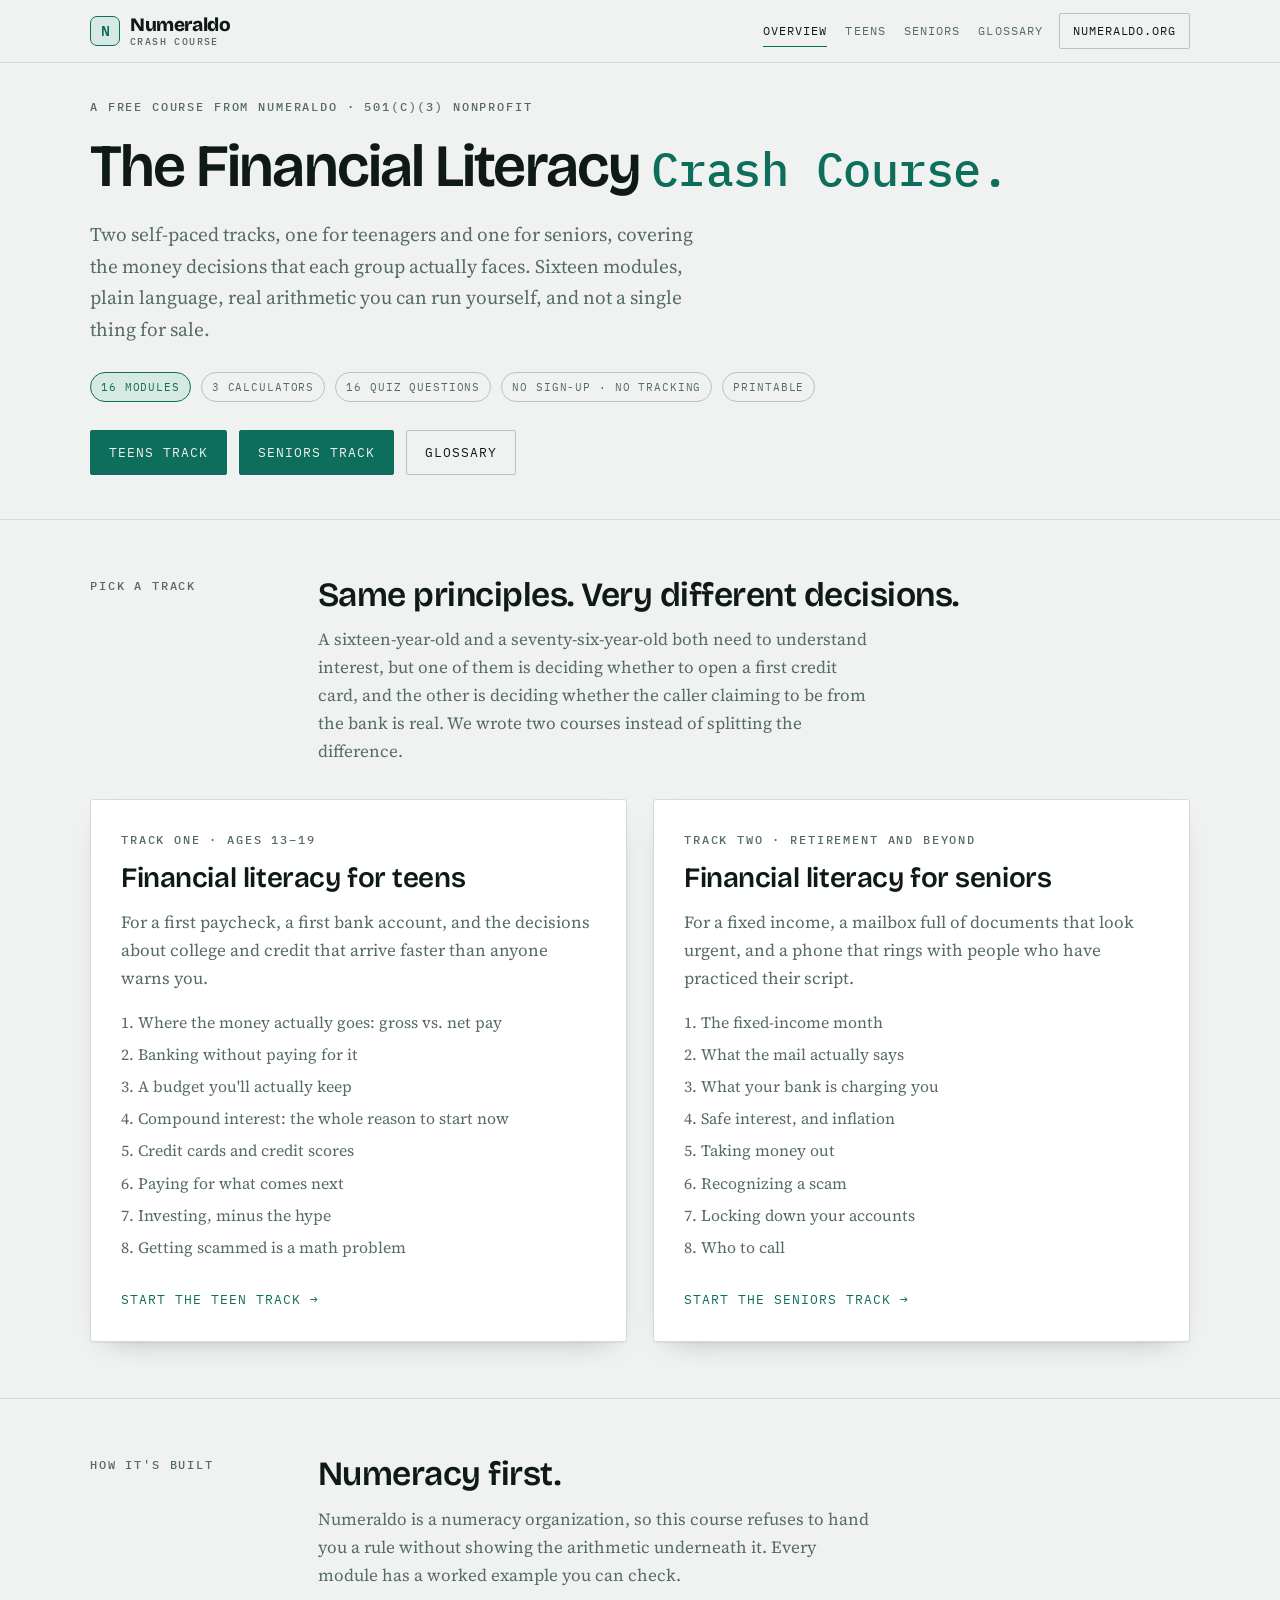
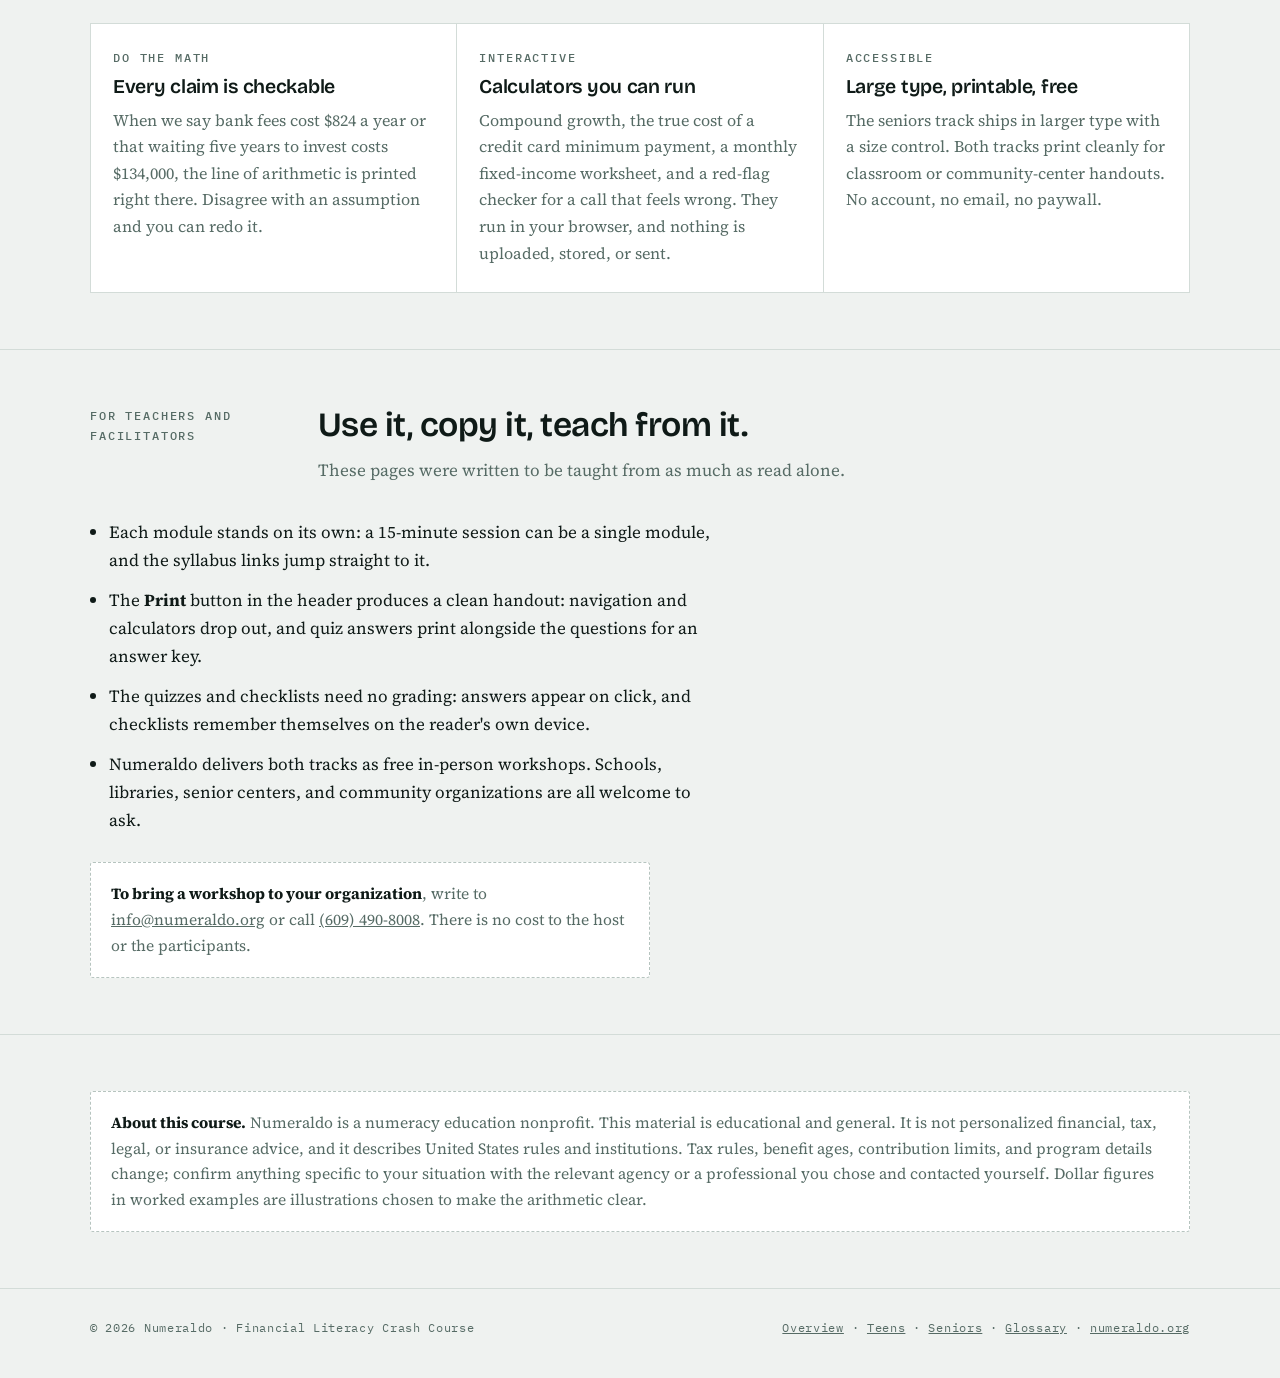
==== crash-course/index.html @ 58e94d56 "Numeraldo site for numeraldo.org" ====
<!DOCTYPE html>
<html lang="en">
<head>
<meta charset="utf-8">
<meta name="viewport" content="width=device-width, initial-scale=1, viewport-fit=cover">
<meta name="description" content="The Numeraldo Financial Literacy Crash Course: two free self-paced tracks, one for teens and one for seniors. Sixteen modules, plain language, real arithmetic, no sign-up.">
<meta property="og:title" content="Financial Literacy Crash Course · Numeraldo">
<meta property="og:description" content="Two free tracks: teens and seniors. Sixteen modules, real arithmetic, no sign-up.">
<meta property="og:type" content="website">
<meta property="og:image" content="https://numeraldo.org/assets/og-crash-course.png">
<meta property="og:image:width" content="1200">
<meta property="og:image:height" content="630">
<meta property="og:image:alt" content="The Financial Literacy Crash Course from Numeraldo. Two free tracks, teens and seniors, 16 modules.">
<meta name="twitter:card" content="summary_large_image">
<meta name="twitter:image" content="https://numeraldo.org/assets/og-crash-course.png">
<link rel="icon" href="data:image/svg+xml,%3Csvg xmlns='http://www.w3.org/2000/svg' viewBox='0 0 32 32'%3E%3Crect width='32' height='32' rx='7' fill='%230E6E5C'/%3E%3Ctext x='16' y='22' font-family='monospace' font-size='18' font-weight='600' fill='%23EFF2F0' text-anchor='middle'%3EN%3C/text%3E%3C/svg%3E">
<title>Financial Literacy Crash Course · Numeraldo</title>
<link rel="preconnect" href="https://fonts.googleapis.com">
<link rel="preconnect" href="https://fonts.gstatic.com" crossorigin>
<link rel="stylesheet" href="https://fonts.googleapis.com/css2?family=Bricolage+Grotesque:opsz,wght@12..96,500;12..96,600;12..96,800&family=IBM+Plex+Mono:wght@400;500;600&family=Source+Serif+4:ital,opsz,wght@0,8..60,400;0,8..60,600;1,8..60,400&display=swap">
<link rel="stylesheet" href="assets/course.css">
</head>
<body data-track="hub">

<a class="skip" href="#tracks">Skip to the tracks</a>

<header class="site">
  <div class="wrap bar">
    <a class="brand" href="index.html">
      <span class="mark">N</span>
      <span class="wordmark">Numeraldo<small>Crash Course</small></span>
    </a>
    <nav class="main">
      <a href="index.html" aria-current="page">Overview</a>
      <a href="teens.html">Teens</a>
      <a href="seniors.html">Seniors</a>
      <a href="glossary.html">Glossary</a>
    </nav>
    <a class="btn ghost sm" href="https://numeraldo.org/" rel="noopener">numeraldo.org</a>
  </div>
</header>

<main id="top">

  <div class="hero">
    <div class="wrap">
      <span class="eyebrow">A free course from Numeraldo · 501(c)(3) nonprofit</span>
      <h1 class="lede">The Financial Literacy <em>Crash Course.</em></h1>
      <p class="sub">Two self-paced tracks, one for teenagers and one for seniors, covering the money
        decisions that each group actually faces. Sixteen modules, plain language, real arithmetic you
        can run yourself, and not a single thing for sale.</p>
      <div class="facts">
        <span class="chip on">16 modules</span>
        <span class="chip">3 calculators</span>
        <span class="chip">16 quiz questions</span>
        <span class="chip">No sign-up · no tracking</span>
        <span class="chip">Printable</span>
      </div>
      <div class="hero-cta">
        <a class="btn" href="teens.html">Teens track</a>
        <a class="btn" href="seniors.html">Seniors track</a>
        <a class="btn ghost" href="glossary.html">Glossary</a>
      </div>
    </div>
  </div>

  <section id="tracks">
    <div class="wrap">
      <div class="sec-head">
        <span class="eyebrow">Pick a track</span>
        <div>
          <h2>Same principles. Very different decisions.</h2>
          <p>A sixteen-year-old and a seventy-six-year-old both need to understand interest, but one
            of them is deciding whether to open a first credit card, and the other is deciding whether
            the caller claiming to be from the bank is real. We wrote two courses instead of splitting
            the difference.</p>
        </div>
      </div>

      <div class="tracks">
        <a class="track" href="teens.html">
          <span class="eyebrow">Track one · Ages 13–19</span>
          <h3>Financial literacy for teens</h3>
          <p>For a first paycheck, a first bank account, and the decisions about college and credit
            that arrive faster than anyone warns you.</p>
          <ol>
            <li>Where the money actually goes: gross vs. net pay</li>
            <li>Banking without paying for it</li>
            <li>A budget you'll actually keep</li>
            <li>Compound interest: the whole reason to start now</li>
            <li>Credit cards and credit scores</li>
            <li>Paying for what comes next</li>
            <li>Investing, minus the hype</li>
            <li>Getting scammed is a math problem</li>
          </ol>
          <span class="go">Start the teen track →</span>
        </a>

        <a class="track" href="seniors.html">
          <span class="eyebrow">Track two · Retirement and beyond</span>
          <h3>Financial literacy for seniors</h3>
          <p>For a fixed income, a mailbox full of documents that look urgent, and a phone that rings
            with people who have practiced their script.</p>
          <ol>
            <li>The fixed-income month</li>
            <li>What the mail actually says</li>
            <li>What your bank is charging you</li>
            <li>Safe interest, and inflation</li>
            <li>Taking money out</li>
            <li>Recognizing a scam</li>
            <li>Locking down your accounts</li>
            <li>Who to call</li>
          </ol>
          <span class="go">Start the seniors track →</span>
        </a>
      </div>
    </div>
  </section>

  <section id="approach">
    <div class="wrap">
      <div class="sec-head">
        <span class="eyebrow">How it's built</span>
        <div>
          <h2>Numeracy first.</h2>
          <p>Numeraldo is a numeracy organization, so this course refuses to hand you a rule without
            showing the arithmetic underneath it. Every module has a worked example you can check.</p>
        </div>
      </div>
      <div class="grid3">
        <article>
          <span class="eyebrow">Do the math</span>
          <h3>Every claim is checkable</h3>
          <p>When we say bank fees cost $824 a year or that waiting five years to invest costs
            $134,000, the line of arithmetic is printed right there. Disagree with an assumption and
            you can redo it.</p>
        </article>
        <article>
          <span class="eyebrow">Interactive</span>
          <h3>Calculators you can run</h3>
          <p>Compound growth, the true cost of a credit card minimum payment, a monthly
            fixed-income worksheet, and a red-flag checker for a call that feels wrong. They run in
            your browser, and nothing is uploaded, stored, or sent.</p>
        </article>
        <article>
          <span class="eyebrow">Accessible</span>
          <h3>Large type, printable, free</h3>
          <p>The seniors track ships in larger type with a size control. Both tracks print cleanly for
            classroom or community-center handouts. No account, no email, no paywall.</p>
        </article>
      </div>
    </div>
  </section>

  <section id="teach">
    <div class="wrap">
      <div class="sec-head">
        <span class="eyebrow">For teachers and facilitators</span>
        <div>
          <h2>Use it, copy it, teach from it.</h2>
          <p>These pages were written to be taught from as much as read alone.</p>
        </div>
      </div>
      <ul class="teach-list">
        <li>Each module stands on its own: a 15-minute session can be a single module, and the
          syllabus links jump straight to it.</li>
        <li>The <strong>Print</strong> button in the header produces a clean handout: navigation and
          calculators drop out, and quiz answers print alongside the questions for an answer key.</li>
        <li>The quizzes and checklists need no grading: answers appear on click, and checklists
          remember themselves on the reader's own device.</li>
        <li>Numeraldo delivers both tracks as free in-person workshops. Schools, libraries, senior
          centers, and community organizations are all welcome to ask.</li>
      </ul>
      <div class="note teach-note">
        <b>To bring a workshop to your organization</b>, write to
        <a href="mailto:info@numeraldo.org">info@numeraldo.org</a> or call
        <a href="tel:+16094908008">(609) 490-8008</a>. There is no cost to the host or the participants.
      </div>
    </div>
  </section>

  <section id="fineprint">
    <div class="wrap">
      <div class="note">
        <b>About this course.</b> Numeraldo is a numeracy education nonprofit. This material is
        educational and general. It is not personalized financial, tax, legal, or insurance advice, and
        it describes United States rules and institutions. Tax rules, benefit ages, contribution limits,
        and program details change; confirm anything specific to your situation with the relevant
        agency or a professional you chose and contacted yourself. Dollar figures in worked examples are
        illustrations chosen to make the arithmetic clear.
      </div>
    </div>
  </section>

</main>

<footer class="site">
  <div class="wrap foot">
    <span>&copy; <span data-year>2026</span> Numeraldo &middot; Financial Literacy Crash Course</span>
    <span><a href="index.html">Overview</a> &middot; <a href="teens.html">Teens</a> &middot; <a href="seniors.html">Seniors</a> &middot; <a href="glossary.html">Glossary</a> &middot; <a href="https://numeraldo.org/" rel="noopener">numeraldo.org</a></span>
  </div>
</footer>

<script src="assets/course.js"></script>
</body>
</html>
---- crash-course/assets/course.css ----
:root{
  --paper:#EFF2F0;
  --surface:#FFFFFF;
  --surface-2:#E6EBE8;
  --ink:#0F1A17;
  --muted:#566B65;
  --line:#D3DCD8;
  --line-strong:#B6C4BF;
  --accent:#0E6E5C;
  --accent-ink:#0A473C;
  --accent-soft:#D7E9E3;
  --gold:#8A6212;
  --gold-soft:#EDE1C6;
  --warn:#9B2C2C;
  --warn-soft:#F6E2E2;
  --ok:#1D6B4A;
  --ok-soft:#DCEDE3;
  --shadow:0 1px 2px rgba(15,26,23,.06), 0 12px 28px -18px rgba(15,26,23,.35);

  --display:"Bricolage Grotesque","Helvetica Neue",Arial,sans-serif;
  --body:"Source Serif 4",Georgia,"Times New Roman",serif;
  --mono:"IBM Plex Mono",ui-monospace,"SFMono-Regular",Menlo,monospace;

  --wrap:1140px;
  --base:17px;
  --scale:1;
}

@media (prefers-color-scheme: dark){
  :root:not([data-theme="light"]){
    --paper:#0C1412;
    --surface:#141E1B;
    --surface-2:#1B2723;
    --ink:#E9EFEC;
    --muted:#9AACA6;
    --line:#25332E;
    --line-strong:#33453F;
    --accent:#4ECFAE;
    --accent-ink:#A6EBD8;
    --accent-soft:#16302A;
    --gold:#E0B75F;
    --gold-soft:#2C2517;
    --warn:#F2A2A2;
    --warn-soft:#331A1A;
    --ok:#6FD3A6;
    --ok-soft:#142C22;
    --shadow:0 1px 2px rgba(0,0,0,.5), 0 18px 34px -22px rgba(0,0,0,.9);
  }
}
:root[data-theme="dark"]{
  --paper:#0C1412;
  --surface:#141E1B;
  --surface-2:#1B2723;
  --ink:#E9EFEC;
  --muted:#9AACA6;
  --line:#25332E;
  --line-strong:#33453F;
  --accent:#4ECFAE;
  --accent-ink:#A6EBD8;
  --accent-soft:#16302A;
  --gold:#E0B75F;
  --gold-soft:#2C2517;
  --warn:#F2A2A2;
  --warn-soft:#331A1A;
  --ok:#6FD3A6;
  --ok-soft:#142C22;
  --shadow:0 1px 2px rgba(0,0,0,.5), 0 18px 34px -22px rgba(0,0,0,.9);
}

*{box-sizing:border-box}
html{scroll-behavior:smooth;scroll-padding-top:86px}
@media (prefers-reduced-motion:reduce){html{scroll-behavior:auto}}

body{
  margin:0;
  background:var(--paper);
  color:var(--ink);
  font-family:var(--body);
  font-size:calc(var(--base) * var(--scale));
  line-height:1.65;
  -webkit-font-smoothing:antialiased;
}
h1,h2,h3,h4{font-family:var(--display);font-weight:600;line-height:1.1;margin:0;text-wrap:balance;letter-spacing:-.015em}
p{margin:0}
a{color:inherit}
img{max-width:100%}
[hidden]{display:none!important}

.wrap{width:100%;max-width:var(--wrap);margin-inline:auto;padding-inline:20px}
.eyebrow{
  font-family:var(--mono);font-size:.68em;font-weight:500;letter-spacing:.16em;
  text-transform:uppercase;color:var(--muted);
}
.skip{
  position:absolute;left:-9999px;top:0;background:var(--accent);color:var(--paper);
  padding:12px 18px;z-index:100;font-family:var(--mono);font-size:13px;text-decoration:none;
}
.skip:focus{left:8px;top:8px}

header.site{
  position:sticky;top:0;z-index:40;
  background:color-mix(in srgb, var(--paper) 90%, transparent);
  backdrop-filter:saturate(140%) blur(10px);
  border-bottom:1px solid var(--line);
}
.bar{display:flex;align-items:center;gap:16px;min-height:62px;flex-wrap:wrap;padding-block:8px}
.brand{display:flex;align-items:center;gap:10px;text-decoration:none;margin-right:auto}
.mark{
  width:30px;height:30px;border:1.5px solid var(--accent);border-radius:7px;
  display:grid;place-items:center;font-family:var(--mono);font-weight:600;font-size:15px;
  color:var(--accent);background:var(--accent-soft);flex:none;
}
.wordmark{font-family:var(--display);font-weight:800;font-size:19px;letter-spacing:-.02em;line-height:1.1}
.wordmark small{display:block;font-family:var(--mono);font-weight:500;font-size:10px;
  letter-spacing:.14em;text-transform:uppercase;color:var(--muted)}
nav.main{display:flex;gap:18px;flex-wrap:wrap;align-items:center}
nav.main a{
  font-family:var(--mono);font-size:12px;letter-spacing:.09em;text-transform:uppercase;
  text-decoration:none;color:var(--muted);padding:6px 0;border-bottom:1.5px solid transparent;
}
nav.main a:hover{color:var(--ink);border-bottom-color:var(--accent)}
nav.main a[aria-current="page"]{color:var(--ink);border-bottom-color:var(--accent)}

.btn{
  display:inline-flex;align-items:center;gap:8px;text-decoration:none;cursor:pointer;
  font-family:var(--mono);font-size:12.5px;letter-spacing:.08em;text-transform:uppercase;
  padding:11px 18px;border-radius:2px;border:1.5px solid var(--accent);
  background:var(--accent);color:var(--paper);white-space:nowrap;
}
.btn:hover{background:transparent;color:var(--accent)}
.btn.ghost{background:transparent;color:var(--ink);border-color:var(--line-strong)}
.btn.ghost:hover{border-color:var(--accent);color:var(--accent)}
.btn.sm{padding:8px 13px;font-size:11.5px}
a:focus-visible,button:focus-visible,input:focus-visible,select:focus-visible,summary:focus-visible{
  outline:2px solid var(--accent);outline-offset:3px
}

.textsize{
  display:flex;align-items:center;gap:6px;
  padding-left:16px;border-left:1px solid var(--line);
}
.textsize .lbl{font-family:var(--mono);font-size:10.5px;letter-spacing:.12em;text-transform:uppercase;color:var(--muted)}
.textsize button{
  font-family:var(--display);font-weight:600;background:var(--surface);color:var(--ink);
  border:1px solid var(--line-strong);border-radius:2px;padding:4px 10px;cursor:pointer;line-height:1.2;
}
.textsize button[aria-pressed="true"]{background:var(--accent);color:var(--paper);border-color:var(--accent)}
.textsize button:nth-child(2){font-size:13px}
.textsize button:nth-child(3){font-size:16px}
.textsize button:nth-child(4){font-size:19px}

.hero{padding-block:28px 44px}
h1.lede{font-size:clamp(34px,5.4vw,60px);font-weight:600;letter-spacing:-.03em;margin-top:14px}
h1.lede em{font-style:normal;color:var(--accent);font-family:var(--mono);font-weight:500;font-size:.78em;letter-spacing:-.01em}
.hero p.sub{margin-top:20px;max-width:62ch;font-size:1.13em;color:var(--muted)}
.hero-cta{display:flex;gap:12px;margin-top:28px;flex-wrap:wrap}
.facts{display:flex;flex-wrap:wrap;gap:10px;margin-top:26px}
.chip{
  font-family:var(--mono);font-size:11px;letter-spacing:.08em;text-transform:uppercase;
  border:1px solid var(--line-strong);color:var(--muted);padding:5px 10px;border-radius:999px;
}
.chip.on{border-color:var(--accent);color:var(--accent);background:var(--accent-soft)}

section{padding-block:56px;border-top:1px solid var(--line)}
.sec-head{display:grid;grid-template-columns:200px 1fr;gap:28px;align-items:start;margin-bottom:34px}
.sec-head h2{font-size:clamp(25px,3.2vw,34px)}
.sec-head p{color:var(--muted);max-width:62ch;margin-top:12px}

.course{display:grid;grid-template-columns:250px 1fr;gap:44px;align-items:start}
.toc{position:sticky;top:86px}
.toc .eyebrow{display:block;margin-bottom:12px}
.toc ol{list-style:none;margin:0;padding:0;display:flex;flex-direction:column}
.toc li{border-bottom:1px solid var(--line)}
.toc a{
  display:grid;grid-template-columns:26px 1fr;gap:8px;padding:10px 0;text-decoration:none;
  font-size:.88em;color:var(--muted);line-height:1.35;
}
.toc a .n{font-family:var(--mono);font-size:.82em;color:var(--accent);padding-top:2px}
.toc a:hover{color:var(--ink)}
.toc a.active{color:var(--ink);font-weight:600}
.toc .prog{margin-top:16px;font-family:var(--mono);font-size:11px;letter-spacing:.08em;color:var(--muted)}

.toc .switch{
  display:block;margin-top:18px;padding-top:16px;border-top:1px solid var(--line);
  text-decoration:none;
}
.toc .switch .k{
  display:block;font-family:var(--mono);font-size:10px;letter-spacing:.14em;
  text-transform:uppercase;color:var(--muted);margin-bottom:5px;
}
.toc .switch .t{
  display:block;font-family:var(--display);font-weight:600;font-size:.95em;
  letter-spacing:-.01em;color:var(--accent);line-height:1.25;
}
.toc .switch:hover .t{text-decoration:underline;text-underline-offset:3px}

.modules{display:flex;flex-direction:column;gap:30px;min-width:0}
.module{
  background:var(--surface);border:1px solid var(--line);border-radius:3px;
  box-shadow:var(--shadow);padding:32px 34px 36px;scroll-margin-top:86px;
}
.module > .num{
  font-family:var(--mono);font-size:12px;letter-spacing:.14em;text-transform:uppercase;color:var(--accent);
  display:block;margin-bottom:10px;
}
.module h2{font-size:clamp(22px,2.6vw,29px)}
.module .why{color:var(--muted);margin-top:12px;font-size:1.02em}
.module h3{font-size:1.16em;margin-top:28px}
.module p{margin-top:12px}
.module ul,.module ol{margin:12px 0 0;padding-left:1.15em;display:flex;flex-direction:column;gap:9px}
.module li{padding-left:2px}
.module li::marker{color:var(--accent);font-family:var(--mono);font-size:.9em}
.module strong{font-weight:600}
.module a{color:var(--accent);text-underline-offset:3px}

.term{
  border-left:3px solid var(--accent);background:var(--surface-2);
  padding:18px 20px;margin-top:22px;border-radius:0 3px 3px 0;
}
.term dt{font-family:var(--mono);font-size:.76em;letter-spacing:.1em;text-transform:uppercase;color:var(--accent);margin:0}
.term dd{margin:6px 0 0}
.term dd + dt{margin-top:16px}

.domath{
  border:1px solid var(--line-strong);border-radius:3px;background:var(--paper);
  padding:20px 22px;margin-top:22px;
}

.domath .scroller{overflow-x:auto;-webkit-overflow-scrolling:touch;margin-inline:-4px;padding-inline:4px}
.domath .u{
  display:block;font-family:var(--mono);font-size:.82em;color:var(--muted);
  overflow-wrap:anywhere;margin-top:3px;
}
.domath .lab{
  font-family:var(--mono);font-size:.74em;letter-spacing:.14em;text-transform:uppercase;
  color:var(--gold);display:block;margin-bottom:10px;
}
.domath table{width:100%;border-collapse:collapse;margin-top:12px;font-size:.95em}
.domath th,.domath td{text-align:left;padding:9px 10px;border-bottom:1px solid var(--line)}
.domath th{
  font-family:var(--mono);font-size:.76em;letter-spacing:.1em;text-transform:uppercase;
  color:var(--muted);font-weight:500;
}
.domath td.n,.domath th.n{text-align:right;font-family:var(--mono);font-variant-numeric:tabular-nums}
.domath tr:last-child td{border-bottom:0}
.domath tfoot td{font-weight:600;border-top:1px solid var(--line-strong)}
.formula{
  font-family:var(--mono);font-size:.93em;line-height:1.7;background:var(--surface-2);
  border:1px solid var(--line);padding:12px 14px;border-radius:2px;margin-top:12px;
  overflow-x:auto;overflow-wrap:break-word;
}

.flag,.safe{
  border-radius:3px;padding:18px 20px;margin-top:22px;border:1px solid transparent;
}
.flag{background:var(--warn-soft);border-color:color-mix(in srgb, var(--warn) 35%, transparent)}
.safe{background:var(--ok-soft);border-color:color-mix(in srgb, var(--ok) 35%, transparent)}
.flag .lab,.safe .lab{
  font-family:var(--mono);font-size:.74em;letter-spacing:.14em;text-transform:uppercase;
  display:block;margin-bottom:8px;
}
.flag .lab{color:var(--warn)}
.safe .lab{color:var(--ok)}
.flag ul,.safe ul{margin-top:10px}

.check{list-style:none;margin:16px 0 0;padding:0;display:flex;flex-direction:column;gap:2px}
.check li{padding:0}
.check label{
  display:grid;grid-template-columns:22px 1fr;gap:12px;align-items:start;
  padding:11px 2px;border-bottom:1px solid var(--line);cursor:pointer;
}
.check input{width:18px;height:18px;margin-top:3px;accent-color:var(--accent)}
.check input:checked + span{color:var(--muted);text-decoration:line-through}

.tool{
  border:1px solid var(--line-strong);border-radius:4px;background:var(--surface-2);
  padding:22px 24px 26px;margin-top:24px;
}
.tool .lab{
  font-family:var(--mono);font-size:.74em;letter-spacing:.14em;text-transform:uppercase;
  color:var(--accent);display:block;margin-bottom:6px;
}
.tool h4{font-size:1.1em;margin-bottom:4px}
.tool .hint{color:var(--muted);font-size:.9em;margin-top:6px}
.fields{display:grid;grid-template-columns:repeat(auto-fit,minmax(150px,1fr));gap:14px;margin-top:18px}
.field{display:flex;flex-direction:column;gap:6px}
.field label{font-family:var(--mono);font-size:.72em;letter-spacing:.1em;text-transform:uppercase;color:var(--muted)}
.field input,.field select{
  font-family:var(--mono);font-size:1em;padding:10px 12px;border:1px solid var(--line-strong);
  border-radius:2px;background:var(--surface);color:var(--ink);width:100%;
}
.out{
  margin-top:20px;background:var(--surface);border:1px solid var(--line);border-radius:3px;
  padding:18px 20px;
}
.out .big{
  font-family:var(--mono);font-weight:600;font-variant-numeric:tabular-nums;
  font-size:clamp(28px,5.2vw,44px);line-height:1.05;letter-spacing:-.03em;color:var(--accent);
  display:block;
}
.out .cap{font-family:var(--mono);font-size:.74em;letter-spacing:.12em;text-transform:uppercase;color:var(--muted)}
.out .split{display:flex;flex-wrap:wrap;gap:8px 30px;margin-top:14px}
.out .split div{display:flex;flex-direction:column;gap:2px}
.out .split .v{font-family:var(--mono);font-weight:600;font-size:1.15em;font-variant-numeric:tabular-nums}

.quiz{display:flex;flex-direction:column;gap:18px;margin-top:20px}
.q{background:var(--surface);border:1px solid var(--line);border-radius:3px;padding:18px 20px}
.q .stem{font-size:1.02em}
.q .opts{display:flex;gap:10px;margin-top:14px;flex-wrap:wrap}
.q button{
  font-family:var(--mono);font-size:12.5px;letter-spacing:.08em;text-transform:uppercase;
  padding:10px 16px;border:1.5px solid var(--line-strong);background:var(--surface);
  color:var(--ink);border-radius:2px;cursor:pointer;
}
.q button:hover{border-color:var(--accent);color:var(--accent)}
.q button[data-state="right"]{background:var(--ok-soft);border-color:var(--ok);color:var(--ok)}
.q button[data-state="wrong"]{background:var(--warn-soft);border-color:var(--warn);color:var(--warn)}
.q .ans{margin-top:14px;padding-top:14px;border-top:1px dashed var(--line-strong);color:var(--muted);font-size:.95em}
.quiz-score{font-family:var(--mono);font-size:.82em;letter-spacing:.08em;color:var(--muted);margin-top:4px}

.tracks{display:grid;grid-template-columns:1fr 1fr;gap:26px}
.track{
  display:flex;flex-direction:column;gap:14px;background:var(--surface);
  border:1px solid var(--line);border-radius:3px;box-shadow:var(--shadow);
  padding:30px 30px 32px;text-decoration:none;color:inherit;
}
.track:hover{border-color:var(--accent)}
.track h3{font-size:clamp(22px,2.5vw,28px)}
.track p{color:var(--muted)}
.track ol{margin:4px 0 0;padding-left:1.1em;color:var(--muted);font-size:.93em;display:flex;flex-direction:column;gap:6px}
.track .go{
  font-family:var(--mono);font-size:12.5px;letter-spacing:.08em;text-transform:uppercase;
  color:var(--accent);margin-top:auto;padding-top:14px;
}
.grid3{display:grid;grid-template-columns:repeat(3,1fr);gap:1px;background:var(--line);border:1px solid var(--line);margin-top:8px}
.grid3 article{background:var(--surface);padding:24px 22px 26px;display:flex;flex-direction:column;gap:9px}
.grid3 h3{font-size:1.15em}
.grid3 p{color:var(--muted);font-size:.95em}

.teach-list{display:flex;flex-direction:column;gap:12px;max-width:70ch;padding-left:1.1em}
.teach-note{margin-top:28px;max-width:70ch}

.module p.lead{font-size:1.1em}
.sub-note{color:var(--muted)}
.aside-note{margin-top:12px;color:var(--muted);font-size:.93em}
.note.spaced{margin-top:28px}

.note{
  border:1px dashed var(--line-strong);border-radius:3px;background:var(--surface);
  padding:18px 20px;color:var(--muted);font-size:.92em;
}
.note b{color:var(--ink)}
.nextprev{display:flex;justify-content:space-between;gap:16px;flex-wrap:wrap;margin-top:34px}

.coursenav{display:grid;grid-template-columns:repeat(3,1fr);gap:20px;margin-top:22px}
.cnav{
  display:flex;flex-direction:column;gap:9px;background:var(--surface);
  border:1px solid var(--line);border-radius:3px;box-shadow:var(--shadow);
  padding:24px 24px 26px;text-decoration:none;color:inherit;
}
.cnav:hover{border-color:var(--accent)}
.cnav .k{font-family:var(--mono);font-size:10.5px;letter-spacing:.14em;text-transform:uppercase;color:var(--accent)}
.cnav .t{font-family:var(--display);font-weight:600;font-size:1.22em;letter-spacing:-.015em;line-height:1.2}
.cnav .d{color:var(--muted);font-size:.93em}
.cnav .go{
  font-family:var(--mono);font-size:12px;letter-spacing:.08em;text-transform:uppercase;
  color:var(--accent);margin-top:auto;padding-top:14px;
}
.cnav:hover .go{text-decoration:underline;text-underline-offset:3px}
footer.site{border-top:1px solid var(--line);padding-block:30px 40px;background:var(--paper)}
.foot{display:flex;justify-content:space-between;gap:20px;flex-wrap:wrap;align-items:center;
  font-family:var(--mono);font-size:11.5px;letter-spacing:.06em;color:var(--muted)}
.foot a{color:var(--muted)}
.foot a:hover{color:var(--accent)}

@media (max-width:980px){
  .course{grid-template-columns:1fr;gap:26px}
  .toc{position:static;border:1px solid var(--line);background:var(--surface);
    border-radius:3px;padding:18px 20px}
  .toc ol{max-height:none}
  .sec-head{grid-template-columns:1fr;gap:10px}
  .tracks{grid-template-columns:1fr}
  .grid3{grid-template-columns:1fr}
  .coursenav{grid-template-columns:1fr}
  .toc .switch{display:none}
}
@media (max-width:560px){
  :root{--base:16px}
  .wrap{padding-inline:16px}
  section{padding-block:44px}
  .module{padding:24px 20px 28px}
  .tool{padding:18px 16px 22px}
  .domath{padding:16px 15px}
  .domath table{font-size:.88em}
  .domath th,.domath td{padding:8px 6px}
  .domath td.n{white-space:nowrap}
  html{scroll-padding-top:100px}

  .bar{gap:8px 10px;min-height:0;padding-block:8px 4px}
  .wordmark{font-size:17px}
  .wordmark small{display:none}
  .textsize{padding-left:10px;gap:4px}
  .textsize .lbl{display:none}
  .textsize button{padding:4px 8px}
  .textsize button:nth-child(2){font-size:12px}
  .textsize button:nth-child(3){font-size:14px}
  .textsize button:nth-child(4){font-size:16px}
  .btn.sm{padding:7px 10px;font-size:11px}
  nav.main{
    order:4;width:100%;flex-wrap:nowrap;overflow-x:auto;gap:18px;
    scrollbar-width:none;-webkit-overflow-scrolling:touch;
    padding-bottom:4px;margin-inline:-16px;padding-inline:16px;
    -webkit-mask-image:linear-gradient(90deg,#000 88%,transparent 100%);
            mask-image:linear-gradient(90deg,#000 88%,transparent 100%);
  }
  nav.main::-webkit-scrollbar{display:none}
  nav.main a{white-space:nowrap}
  .cnav{padding:20px 20px 22px}
}

@media print{
  :root{--paper:#fff;--surface:#fff;--surface-2:#fff;--ink:#000;--muted:#333;
    --line:#bbb;--line-strong:#888;--accent:#0E6E5C;--shadow:none}
  header.site,.toc,.hero-cta,.textsize,.noprint,.q .opts,#keepgoing{display:none!important}
  body{font-size:11.5pt}
  section{padding-block:18pt;border-top:0}
  .module{break-inside:avoid;box-shadow:none;border:0;border-top:1px solid #bbb;
    border-radius:0;padding:14pt 0 0}
  .module h2{font-size:15pt}
  .q .ans{display:block!important}
  a[href^="http"]::after{content:" (" attr(href) ")";font-size:9pt;color:#555;word-break:break-all}
}
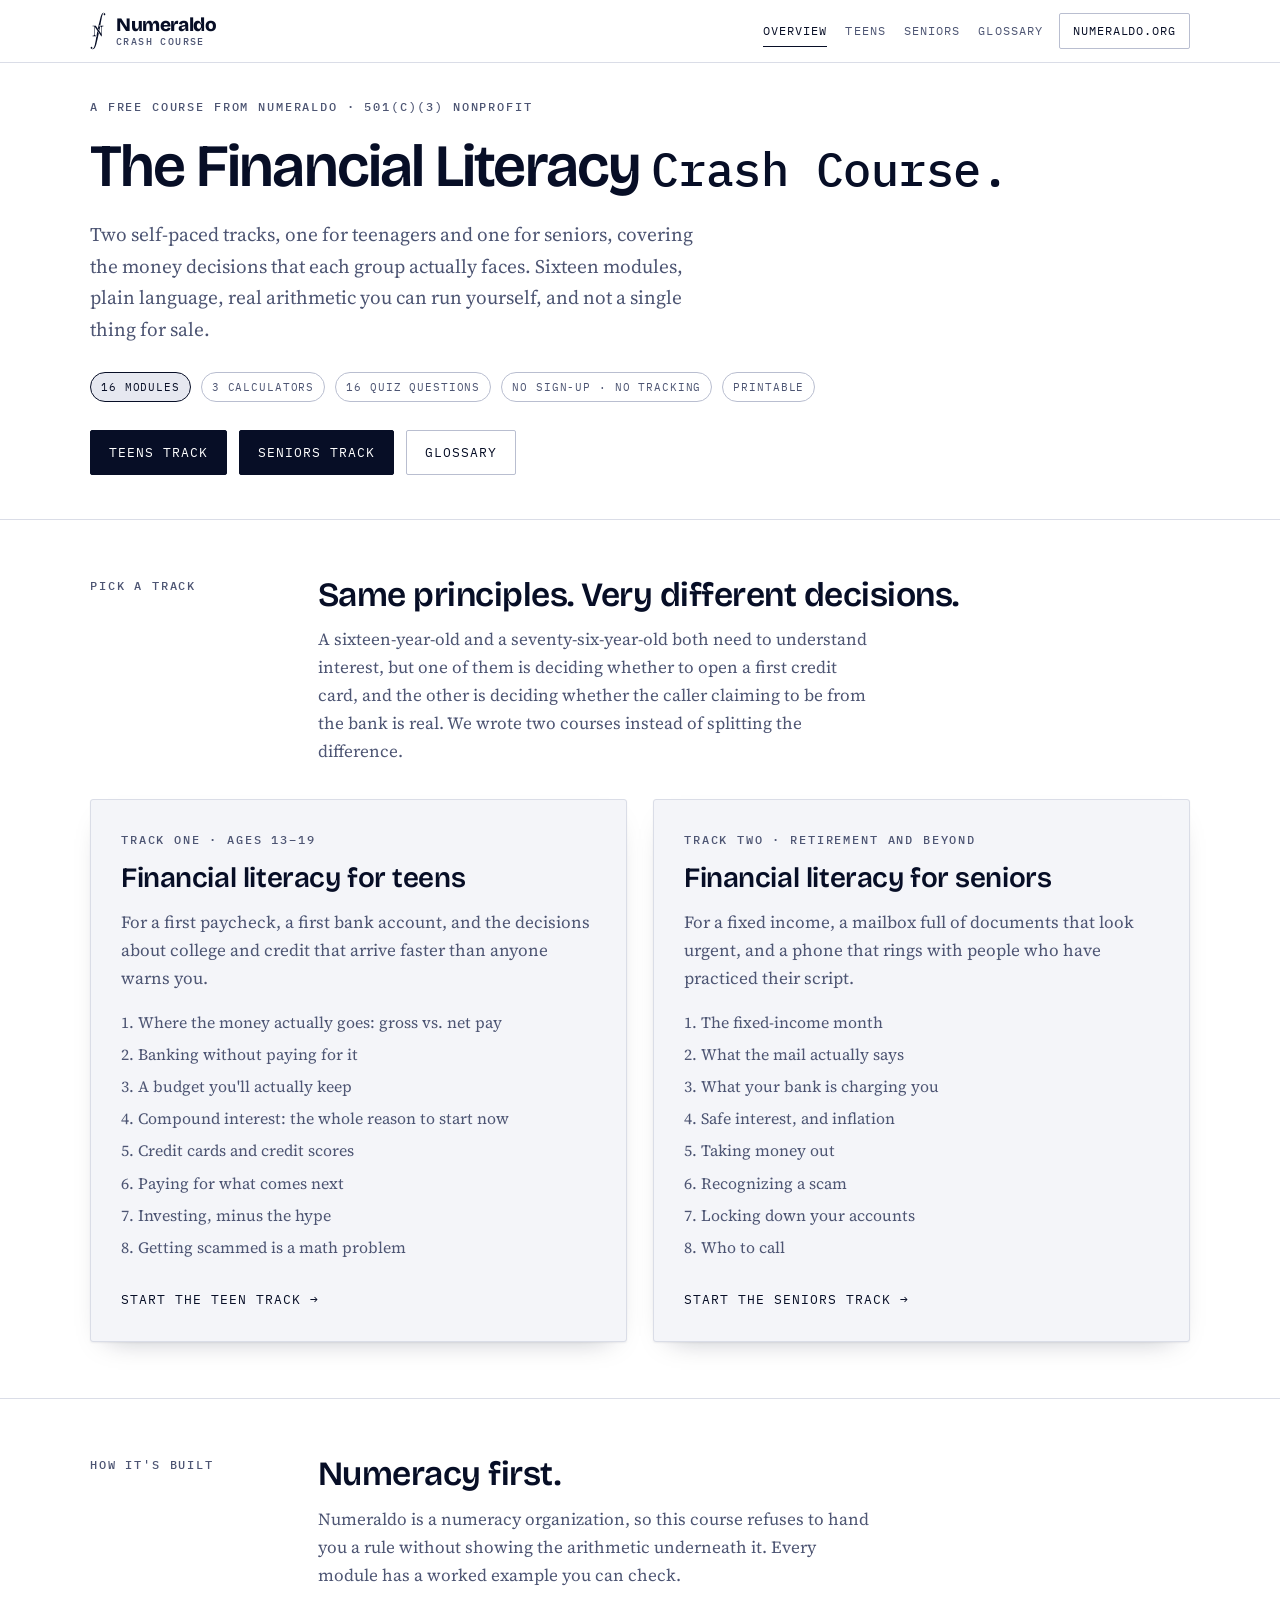
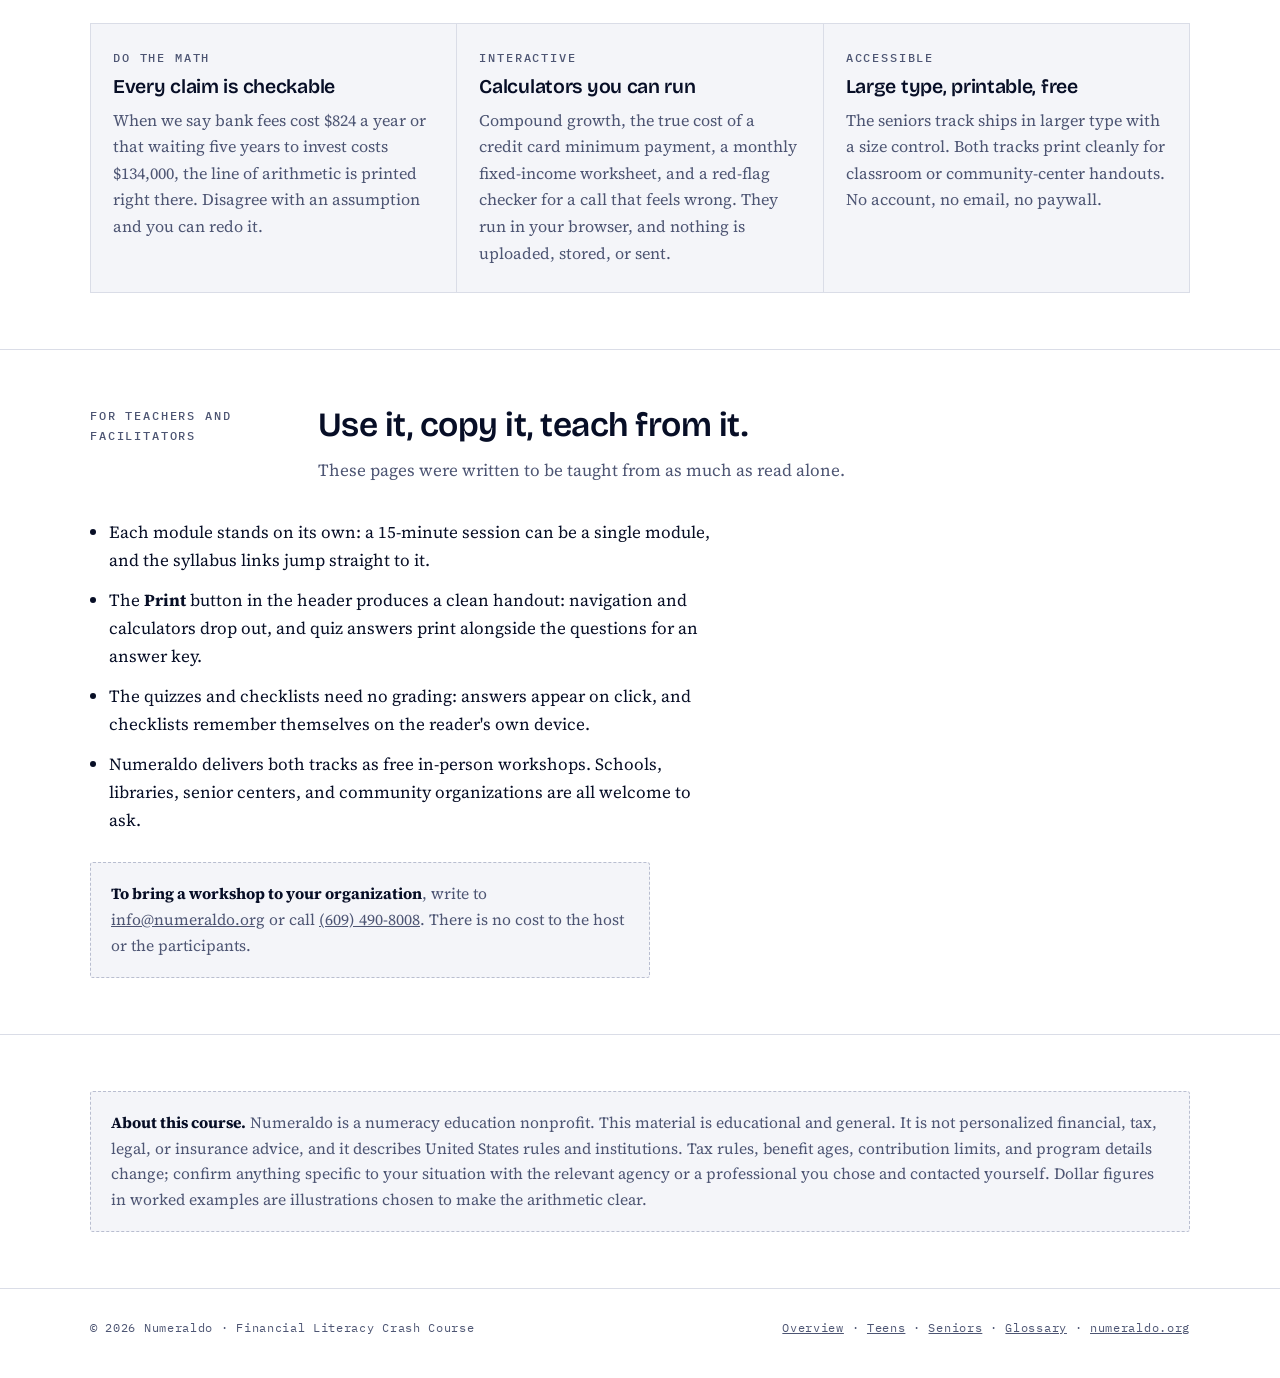
==== commit 514f86f6: "Navy on white: new integral N logo and colors Recolors the home page and the crash course to navy (#" ====
--- a/crash-course/index.html
+++ b/crash-course/index.html
@@ -13,7 +13,7 @@
 <meta property="og:image:alt" content="The Financial Literacy Crash Course from Numeraldo. Two free tracks, teens and seniors, 16 modules.">
 <meta name="twitter:card" content="summary_large_image">
 <meta name="twitter:image" content="https://numeraldo.org/assets/og-crash-course.png">
-<link rel="icon" href="data:image/svg+xml,%3Csvg xmlns='http://www.w3.org/2000/svg' viewBox='0 0 32 32'%3E%3Crect width='32' height='32' rx='7' fill='%230E6E5C'/%3E%3Ctext x='16' y='22' font-family='monospace' font-size='18' font-weight='600' fill='%23EFF2F0' text-anchor='middle'%3EN%3C/text%3E%3C/svg%3E">
+<link rel="icon" href="../assets/numeraldo-mark.svg" type="image/svg+xml">
 <title>Financial Literacy Crash Course · Numeraldo</title>
 <link rel="preconnect" href="https://fonts.googleapis.com">
 <link rel="preconnect" href="https://fonts.gstatic.com" crossorigin>
@@ -27,7 +27,7 @@
 <header class="site">
   <div class="wrap bar">
     <a class="brand" href="index.html">
-      <span class="mark">N</span>
+      <picture><source srcset="assets/numeraldo-mark-tall-dark.svg" media="(prefers-color-scheme: dark)"><img class="mark" src="assets/numeraldo-mark-tall.svg" width="16" height="38" alt=""></picture>
       <span class="wordmark">Numeraldo<small>Crash Course</small></span>
     </a>
     <nav class="main">
--- a/crash-course/assets/course.css
+++ b/crash-course/assets/course.css
@@ -1,22 +1,22 @@
 
 :root{
-  --paper:#EFF2F0;
-  --surface:#FFFFFF;
-  --surface-2:#E6EBE8;
-  --ink:#0F1A17;
-  --muted:#566B65;
-  --line:#D3DCD8;
-  --line-strong:#B6C4BF;
-  --accent:#0E6E5C;
-  --accent-ink:#0A473C;
-  --accent-soft:#D7E9E3;
+  --paper:#FFFFFF;
+  --surface:#F4F5F9;
+  --surface-2:#E9EBF2;
+  --ink:#070E26;
+  --muted:#4D5573;
+  --line:#DADDE7;
+  --line-strong:#B9BED0;
+  --accent:#070E26;
+  --accent-ink:#070E26;
+  --accent-soft:#E6E8F0;
   --gold:#8A6212;
   --gold-soft:#EDE1C6;
   --warn:#9B2C2C;
   --warn-soft:#F6E2E2;
   --ok:#1D6B4A;
   --ok-soft:#DCEDE3;
-  --shadow:0 1px 2px rgba(15,26,23,.06), 0 12px 28px -18px rgba(15,26,23,.35);
+  --shadow:0 1px 2px rgba(7,14,38,.06), 0 12px 28px -18px rgba(7,14,38,.35);
 
   --display:"Bricolage Grotesque","Helvetica Neue",Arial,sans-serif;
   --body:"Source Serif 4",Georgia,"Times New Roman",serif;
@@ -29,16 +29,16 @@
 
 @media (prefers-color-scheme: dark){
   :root:not([data-theme="light"]){
-    --paper:#0C1412;
-    --surface:#141E1B;
-    --surface-2:#1B2723;
-    --ink:#E9EFEC;
-    --muted:#9AACA6;
-    --line:#25332E;
-    --line-strong:#33453F;
-    --accent:#4ECFAE;
-    --accent-ink:#A6EBD8;
-    --accent-soft:#16302A;
+    --paper:#070E26;
+    --surface:#0E1733;
+    --surface-2:#141E3F;
+    --ink:#FFFFFF;
+    --muted:#A9B0C7;
+    --line:#1E2847;
+    --line-strong:#2B3760;
+    --accent:#FFFFFF;
+    --accent-ink:#FFFFFF;
+    --accent-soft:#18224A;
     --gold:#E0B75F;
     --gold-soft:#2C2517;
     --warn:#F2A2A2;
@@ -49,16 +49,16 @@
   }
 }
 :root[data-theme="dark"]{
-  --paper:#0C1412;
-  --surface:#141E1B;
-  --surface-2:#1B2723;
-  --ink:#E9EFEC;
-  --muted:#9AACA6;
-  --line:#25332E;
-  --line-strong:#33453F;
-  --accent:#4ECFAE;
-  --accent-ink:#A6EBD8;
-  --accent-soft:#16302A;
+  --paper:#070E26;
+  --surface:#0E1733;
+  --surface-2:#141E3F;
+  --ink:#FFFFFF;
+  --muted:#A9B0C7;
+  --line:#1E2847;
+  --line-strong:#2B3760;
+  --accent:#FFFFFF;
+  --accent-ink:#FFFFFF;
+  --accent-soft:#18224A;
   --gold:#E0B75F;
   --gold-soft:#2C2517;
   --warn:#F2A2A2;
@@ -106,11 +106,7 @@
 }
 .bar{display:flex;align-items:center;gap:16px;min-height:62px;flex-wrap:wrap;padding-block:8px}
 .brand{display:flex;align-items:center;gap:10px;text-decoration:none;margin-right:auto}
-.mark{
-  width:30px;height:30px;border:1.5px solid var(--accent);border-radius:7px;
-  display:grid;place-items:center;font-family:var(--mono);font-weight:600;font-size:15px;
-  color:var(--accent);background:var(--accent-soft);flex:none;
-}
+.mark{display:block;width:auto;height:38px;flex:none}
 .wordmark{font-family:var(--display);font-weight:800;font-size:19px;letter-spacing:-.02em;line-height:1.1}
 .wordmark small{display:block;font-family:var(--mono);font-weight:500;font-size:10px;
   letter-spacing:.14em;text-transform:uppercase;color:var(--muted)}
@@ -421,7 +417,7 @@
 
 @media print{
   :root{--paper:#fff;--surface:#fff;--surface-2:#fff;--ink:#000;--muted:#333;
-    --line:#bbb;--line-strong:#888;--accent:#0E6E5C;--shadow:none}
+    --line:#bbb;--line-strong:#888;--accent:#070E26;--shadow:none}
   header.site,.toc,.hero-cta,.textsize,.noprint,.q .opts,#keepgoing{display:none!important}
   body{font-size:11.5pt}
   section{padding-block:18pt;border-top:0}
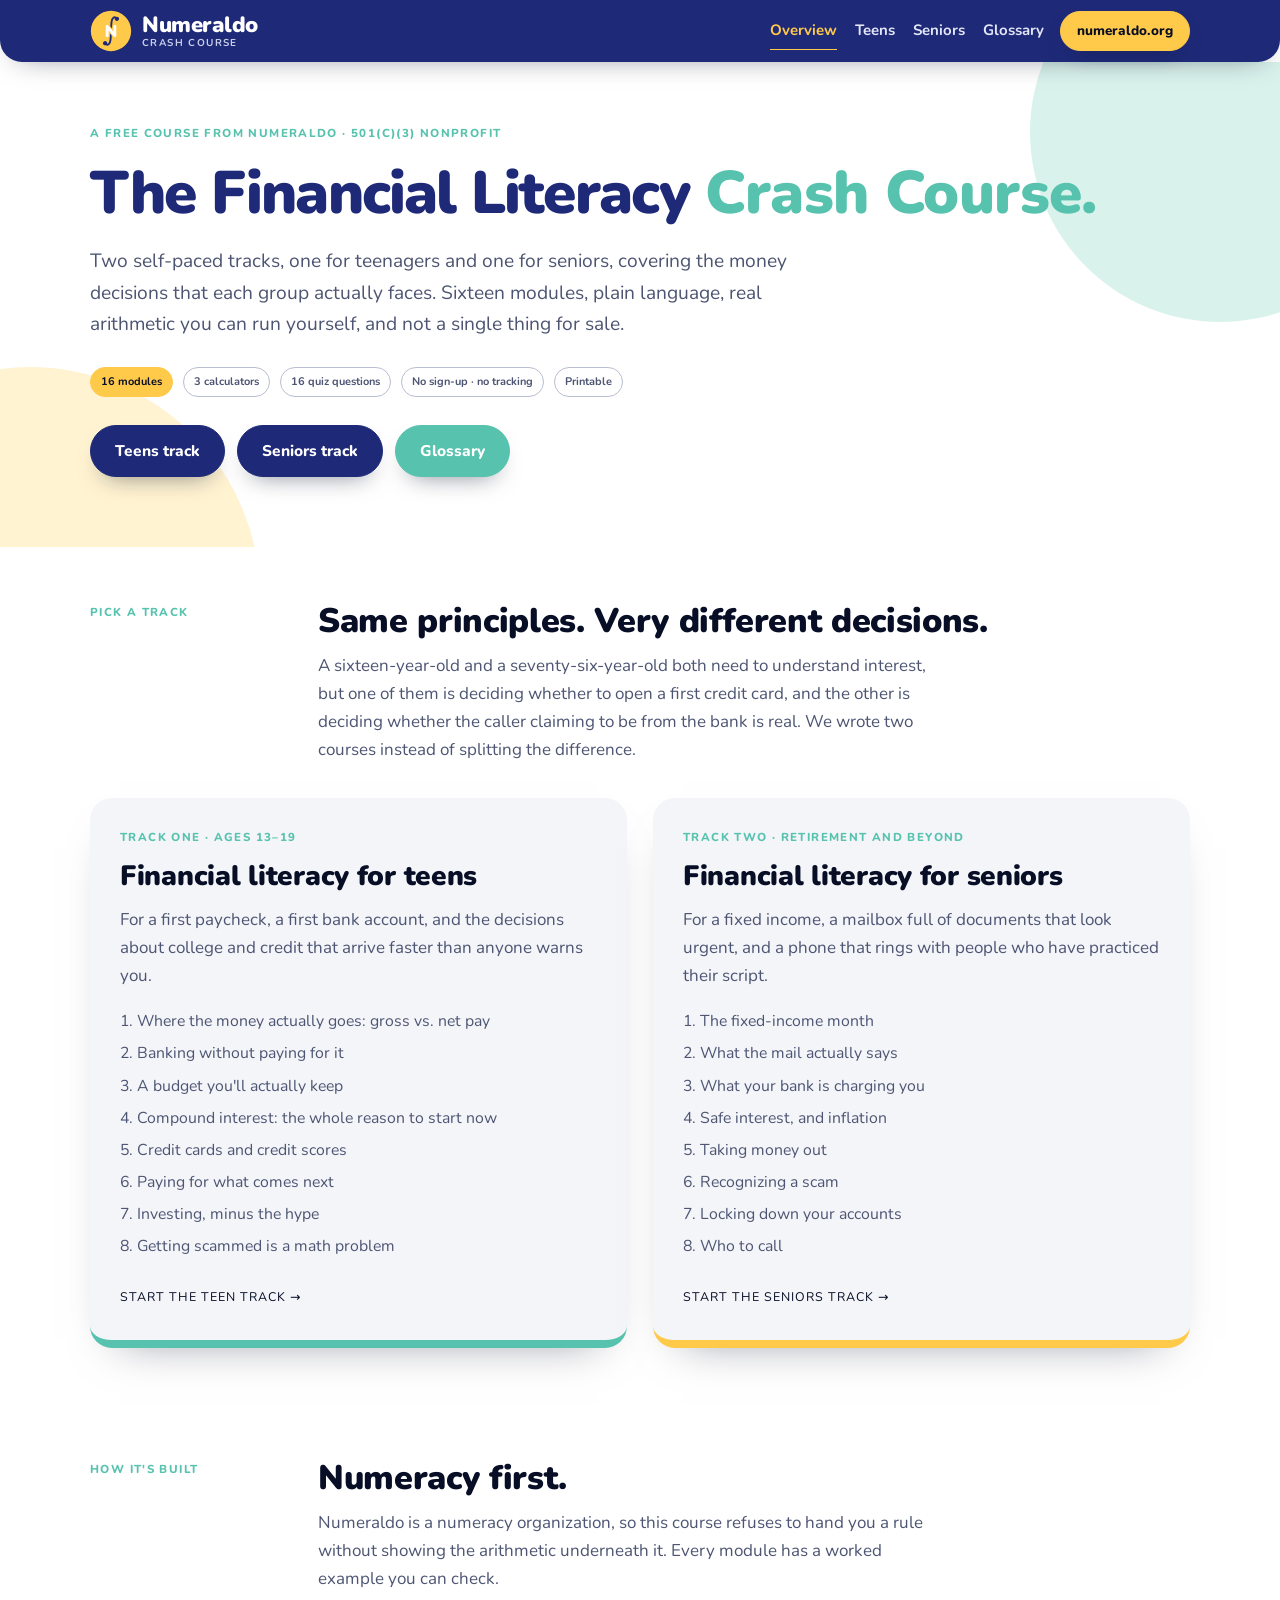
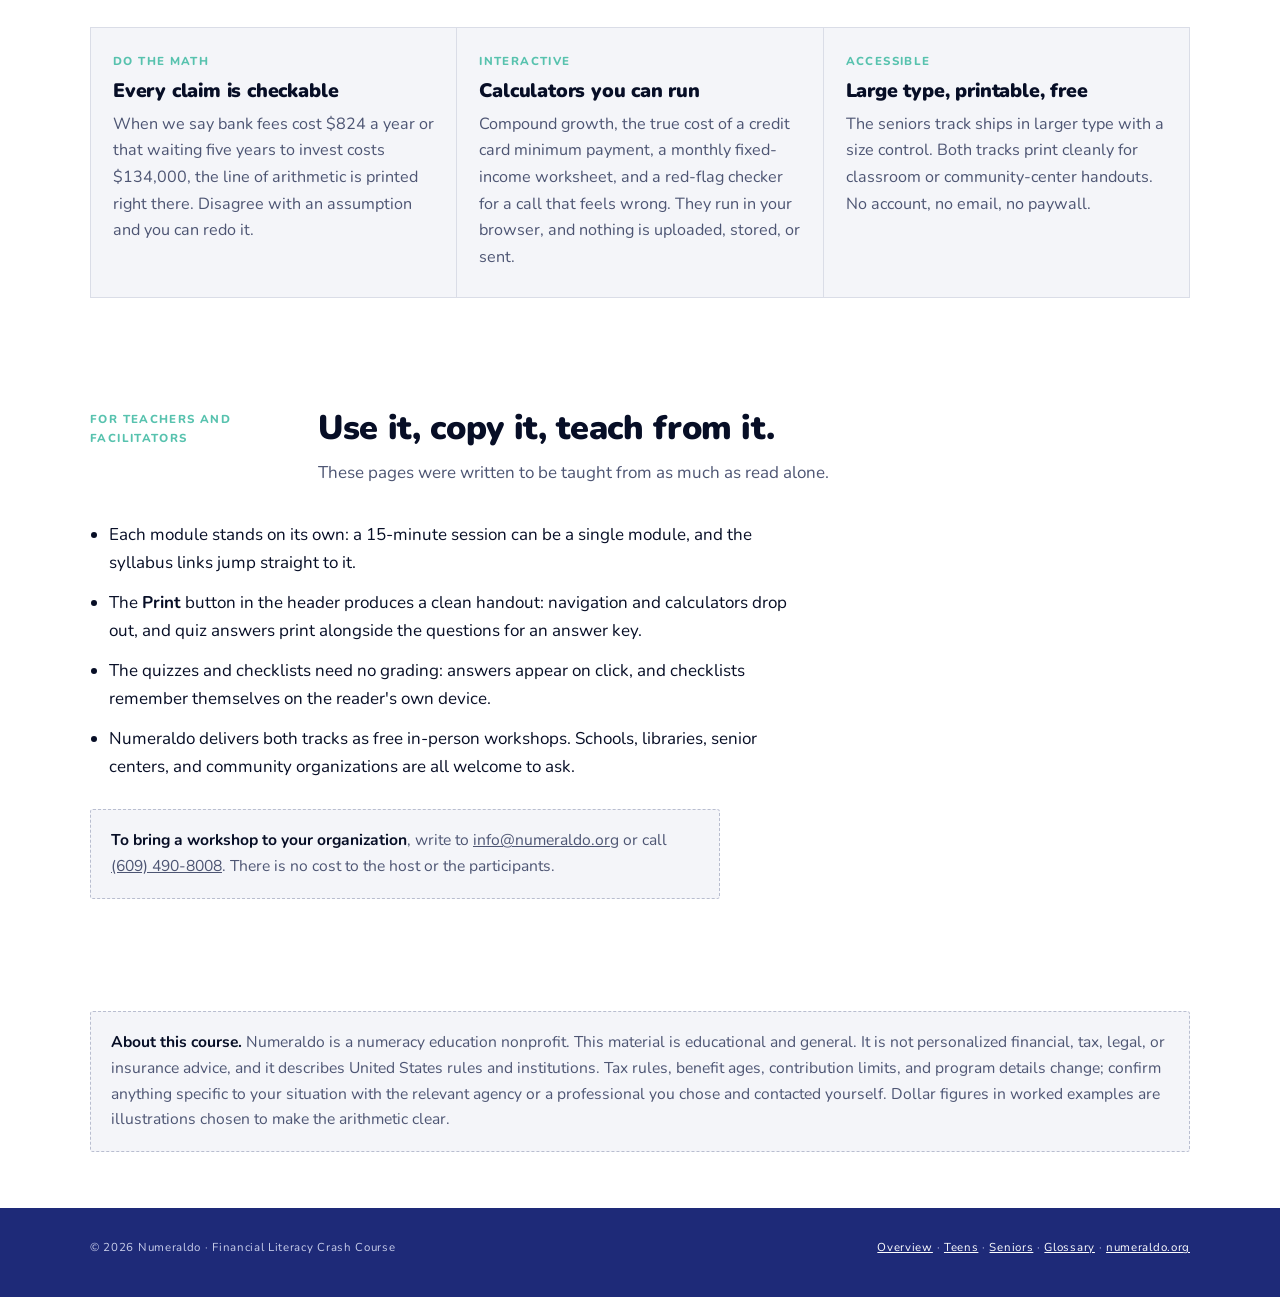
==== commit 746b0655: "Restyle the crash course to match the new design Same navy, sun and mint palette, Nunito type, pill " ====
--- a/crash-course/index.html
+++ b/crash-course/index.html
@@ -13,11 +13,11 @@
 <meta property="og:image:alt" content="The Financial Literacy Crash Course from Numeraldo. Two free tracks, teens and seniors, 16 modules.">
 <meta name="twitter:card" content="summary_large_image">
 <meta name="twitter:image" content="https://numeraldo.org/assets/og-crash-course.png">
-<link rel="icon" href="../assets/numeraldo-mark.svg" type="image/svg+xml">
+<link rel="icon" href="../assets/numeraldo-fun-mark.svg" type="image/svg+xml">
 <title>Financial Literacy Crash Course · Numeraldo</title>
 <link rel="preconnect" href="https://fonts.googleapis.com">
 <link rel="preconnect" href="https://fonts.gstatic.com" crossorigin>
-<link rel="stylesheet" href="https://fonts.googleapis.com/css2?family=Bricolage+Grotesque:opsz,wght@12..96,500;12..96,600;12..96,800&family=IBM+Plex+Mono:wght@400;500;600&family=Source+Serif+4:ital,opsz,wght@0,8..60,400;0,8..60,600;1,8..60,400&display=swap">
+<link rel="stylesheet" href="https://fonts.googleapis.com/css2?family=Nunito:wght@400;600;700;800;900&family=Bricolage+Grotesque:opsz,wght@12..96,500;12..96,600;12..96,800&family=IBM+Plex+Mono:wght@400;500;600&family=Source+Serif+4:ital,opsz,wght@0,8..60,400;0,8..60,600;1,8..60,400&display=swap">
 <link rel="stylesheet" href="assets/course.css">
 </head>
 <body data-track="hub">
@@ -27,7 +27,7 @@
 <header class="site">
   <div class="wrap bar">
     <a class="brand" href="index.html">
-      <picture><source srcset="assets/numeraldo-mark-tall-dark.svg" media="(prefers-color-scheme: dark)"><img class="mark" src="assets/numeraldo-mark-tall.svg" width="16" height="38" alt=""></picture>
+      <img class="mark" src="assets/numeraldo-fun-mark-sun.svg" width="42" height="42" alt="">
       <span class="wordmark">Numeraldo<small>Crash Course</small></span>
     </a>
     <nav class="main">
--- a/crash-course/assets/course.css
+++ b/crash-course/assets/course.css
@@ -427,3 +427,44 @@
   .q .ans{display:block!important}
   a[href^="http"]::after{content:" (" attr(href) ")";font-size:9pt;color:#555;word-break:break-all}
 }
+
+:root{--navy:#1E2A78;--sun:#FFC94A;--mint:#57C2AE;--mint-soft:#D9F2EC;--sun-soft:#FFF3D1;
+  --display:"Nunito",system-ui,sans-serif;--body:"Nunito",system-ui,sans-serif;--mono:"Nunito",system-ui,sans-serif}
+h1,h2,h3,h4{font-weight:900;letter-spacing:-.01em}
+.eyebrow{font-weight:800;letter-spacing:.12em;color:var(--mint)}
+header.site{background:var(--navy);border-bottom:0;box-shadow:0 10px 30px -18px rgba(7,14,38,.6);border-radius:0 0 22px 22px}
+.mark{width:42px;height:42px}
+.wordmark{font-weight:900;font-size:22px;color:#fff}
+.wordmark small{color:#C9CEEA;font-weight:700}
+nav.main a{font-size:15px;letter-spacing:0;text-transform:none;font-weight:700;color:#E3E6F7;border-bottom-color:transparent}
+nav.main a:hover,nav.main a[aria-current]{color:var(--sun);border-bottom-color:var(--sun)}
+.btn{font-weight:800;letter-spacing:0;text-transform:none;border-radius:999px;padding:12px 24px;font-size:15.5px;
+  background:var(--navy);border-color:var(--navy);color:#fff;box-shadow:0 12px 24px -14px rgba(7,14,38,.55);transition:transform .15s}
+.btn:hover{background:var(--navy);color:#fff;transform:translateY(-2px)}
+.btn.ghost{background:var(--mint);border-color:var(--mint);color:#fff}
+.btn.ghost:hover{background:var(--mint);color:#fff}
+header.site .btn{background:var(--sun);border-color:var(--sun);color:#070E26}
+.btn.sm{padding:8px 16px;font-size:13.5px}
+.textsize button{border-radius:999px}
+.hero{position:relative;overflow:hidden;isolation:isolate;padding-block:56px 70px}
+.hero::before,.hero::after{content:"";position:absolute;border-radius:50%;z-index:-1}
+.hero::before{width:380px;height:380px;right:-130px;top:-120px;background:var(--mint-soft)}
+.hero::after{width:460px;height:460px;left:-200px;bottom:-280px;background:var(--sun-soft)}
+h1.lede{font-weight:900;color:var(--navy)}
+h1.lede em{font-family:var(--display);font-weight:900;font-size:1em;color:var(--mint)}
+.chip{border-radius:999px;font-weight:700;letter-spacing:0;text-transform:none}
+.chip.on{background:var(--sun);border-color:var(--sun);color:#070E26}
+section{border-top:0}
+.module,.track,.q,.tool,.domath,.term,.flag,.safe,.out,.formula{border-radius:22px}
+.module,.track{border:0;box-shadow:0 20px 44px -30px rgba(7,14,38,.5);border-bottom:8px solid var(--mint)}
+.module:nth-child(even),.track:nth-child(2){border-bottom-color:var(--sun)}
+.toc .switch{border-radius:16px}
+.q button{border-radius:999px;font-weight:700}
+.field input,.field select{border-radius:12px}
+footer.site{background:var(--navy);color:#C9CEEA;border-top:0}
+footer.site a{color:#fff}
+footer.site .foot,footer.site .foot span{color:#C9CEEA}
+@media (prefers-color-scheme: dark){
+  :root:not([data-theme="light"]){--mint-soft:#12324A;--sun-soft:#1A1F3F}
+  :root:not([data-theme="light"]) h1.lede{color:#fff}
+}
